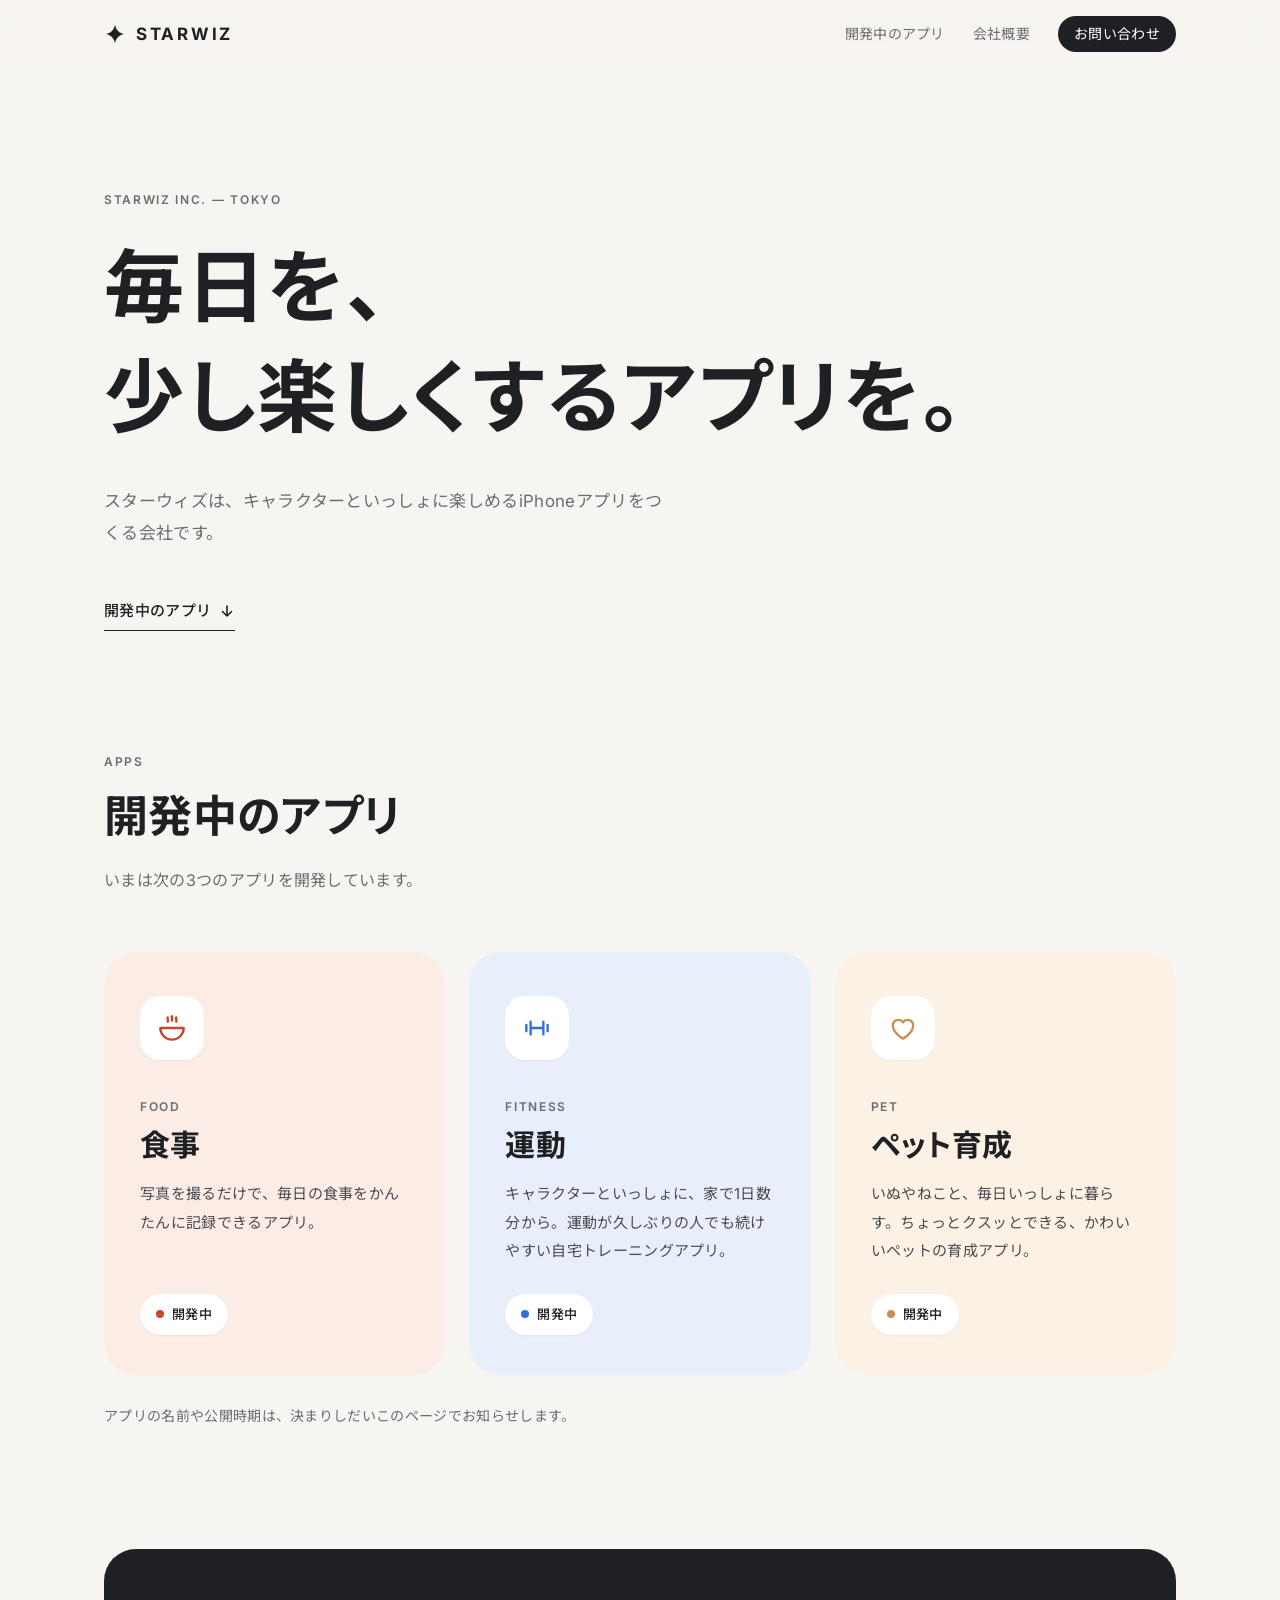
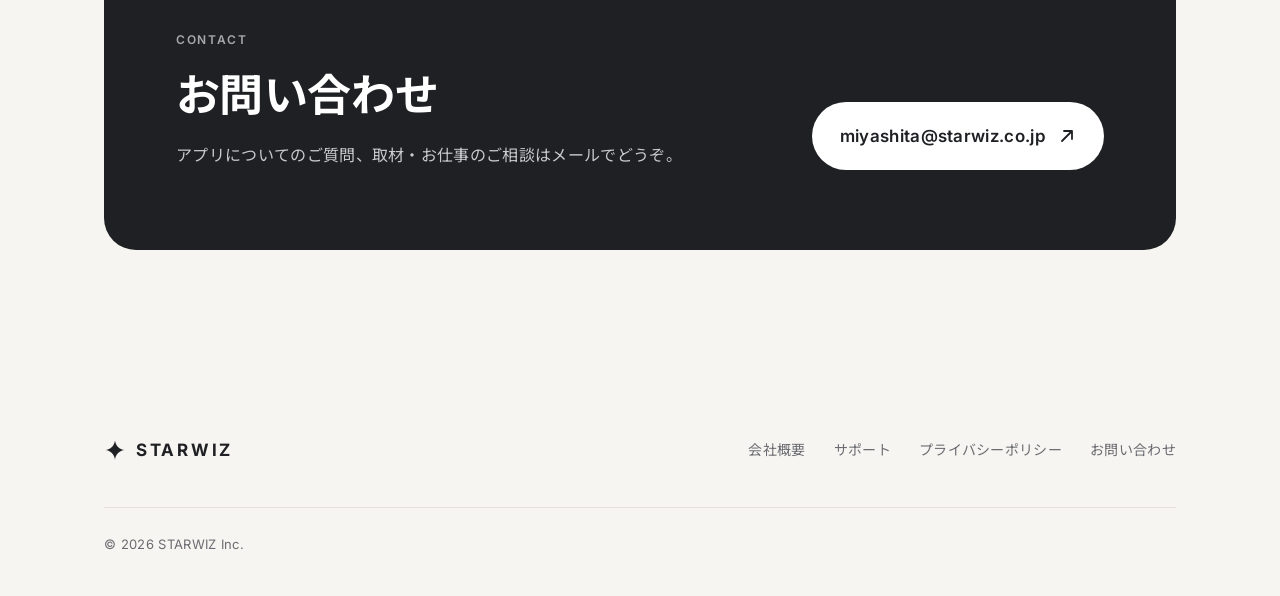
==== index.html @ 8da46b3f "会社HP（株式会社スターウィズ）の最初の版 Co-Authored-By: Claude Opus 5.5 <noreply@anthropic.com>" ====
<!doctype html>
<html lang="ja">
<head>
<meta charset="utf-8">
<meta name="viewport" content="width=device-width,initial-scale=1">
<title>株式会社スターウィズ | STARWIZ Inc.</title>
<meta name="description" content="株式会社スターウィズは、キャラクターといっしょに楽しめるiPhoneアプリを開発しています。">
<meta property="og:title" content="株式会社スターウィズ | STARWIZ Inc.">
<meta property="og:description" content="毎日を、少し楽しくするアプリを。">
<meta property="og:type" content="website">
<meta name="theme-color" content="#F7F5F1">
<link rel="icon" href="img/favicon.svg" type="image/svg+xml">
<link rel="preconnect" href="https://fonts.googleapis.com">
<link rel="preconnect" href="https://fonts.gstatic.com" crossorigin>
<link href="https://fonts.googleapis.com/css2?family=Inter:wght@400;500;600;700&family=Noto+Sans+JP:wght@400;500;700&display=swap" rel="stylesheet">
<link rel="stylesheet" href="style.css">
<script>document.documentElement.classList.add('js')</script>
</head>
<body>

<header class="site-header">
  <div class="wrap">
    <a class="logo" href="./" aria-label="STARWIZ ホーム"><svg viewBox="0 0 24 24" aria-hidden="true"><path d="M12 1.5c.6 5.6 4.9 9.9 10.5 10.5-5.6.6-9.9 4.9-10.5 10.5C11.4 16.9 7.1 12.6 1.5 12 7.1 11.4 11.4 7.1 12 1.5z" fill="currentColor"/></svg>STARWIZ</a>
    <nav class="nav">
      <a href="./#apps">開発中のアプリ</a>
      <a href="company.html">会社概要</a>
      <a class="btn-s" href="./#contact">お問い合わせ</a>
    </nav>
  </div>
</header>

<main>
  <section class="hero">
    <div class="wrap">
      <div class="en">STARWIZ Inc. — Tokyo</div>
      <h1>毎日を、<br>少し楽しくするアプリを。</h1>
      <p>スターウィズは、キャラクターといっしょに楽しめるiPhoneアプリをつくる会社です。</p>
      <a class="hero-link" href="#apps">開発中のアプリ<svg width="16" height="16" viewBox="0 0 16 16" aria-hidden="true"><path d="M8 3v10M3.5 8.5 8 13l4.5-4.5" fill="none" stroke="currentColor" stroke-width="1.6" stroke-linecap="round" stroke-linejoin="round"/></svg></a>
    </div>
  </section>

  <section class="sec" id="apps" style="padding-top:24px">
    <div class="wrap">
      <div class="sec-head rise">
        <div class="en">Apps</div>
        <h2>開発中のアプリ</h2>
        <p>いまは次の3つのアプリを開発しています。</p>
      </div>
      <div class="fields">
        <article class="field meal rise">
          <div class="f-icon"><svg viewBox="0 0 32 32" aria-hidden="true"><path d="M5 16h22a11 11 0 0 1-22 0z"/><path d="M12 6c-1 1.5 1 2.5 0 4M16 5c-1 1.5 1 2.5 0 4M20 6c-1 1.5 1 2.5 0 4"/></svg></div>
          <div class="en">Food</div>
          <h3>食事</h3>
          <p>写真を撮るだけで、毎日の食事をかんたんに記録できるアプリ。</p>
          <span class="badge"><i></i>開発中</span>
        </article>
        <article class="field fit rise">
          <div class="f-icon"><svg viewBox="0 0 32 32" aria-hidden="true"><path d="M10 10v12M22 10v12M6 13v6M26 13v6M10 16h12"/></svg></div>
          <div class="en">Fitness</div>
          <h3>運動</h3>
          <p>キャラクターといっしょに、家で1日数分から。運動が久しぶりの人でも続けやすい自宅トレーニングアプリ。</p>
          <span class="badge"><i></i>開発中</span>
        </article>
        <article class="field pet rise">
          <div class="f-icon"><svg viewBox="0 0 32 32" aria-hidden="true"><path d="M16 26s-9.5-5.4-9.5-12.2A5.2 5.2 0 0 1 16 10.7a5.2 5.2 0 0 1 9.5 3.1C25.5 20.6 16 26 16 26z"/></svg></div>
          <div class="en">Pet</div>
          <h3>ペット育成</h3>
          <p>いぬやねこと、毎日いっしょに暮らす。ちょっとクスッとできる、かわいいペットの育成アプリ。</p>
          <span class="badge"><i></i>開発中</span>
        </article>
      </div>
      <p class="fields-note rise">アプリの名前や公開時期は、決まりしだいこのページでお知らせします。</p>
    </div>
  </section>

  <section class="sec" id="contact" style="padding-top:0">
    <div class="wrap">
      <div class="contact rise">
        <div>
          <div class="en">Contact</div>
          <h2>お問い合わせ</h2>
          <p>アプリについてのご質問、取材・お仕事のご相談はメールでどうぞ。</p>
        </div>
        <a class="mail" href="mailto:miyashita@starwiz.co.jp">miyashita@starwiz.co.jp<svg width="18" height="18" viewBox="0 0 18 18" aria-hidden="true"><path d="M4 14L14 4M6 4h8v8" fill="none" stroke="currentColor" stroke-width="1.8" stroke-linecap="round" stroke-linejoin="round"/></svg></a>
      </div>
    </div>
  </section>
</main>

<footer class="site-footer">
  <div class="wrap">
    <div class="foot-min">
      <a class="logo" href="./"><svg viewBox="0 0 24 24" aria-hidden="true"><path d="M12 1.5c.6 5.6 4.9 9.9 10.5 10.5-5.6.6-9.9 4.9-10.5 10.5C11.4 16.9 7.1 12.6 1.5 12 7.1 11.4 11.4 7.1 12 1.5z" fill="currentColor"/></svg>STARWIZ</a>
      <ul>
        <li><a href="company.html">会社概要</a></li>
        <li><a href="support.html">サポート</a></li>
        <li><a href="privacy.html">プライバシーポリシー</a></li>
        <li><a href="mailto:miyashita@starwiz.co.jp">お問い合わせ</a></li>
      </ul>
    </div>
    <div class="copy"><span>© 2026 STARWIZ Inc.</span></div>
  </div>
</footer>

<script>
(function(){
  var h=document.querySelector('.site-header');
  function onScroll(){h.classList.toggle('scrolled',window.scrollY>8)}
  window.addEventListener('scroll',onScroll,{passive:true});onScroll();
  var els=document.querySelectorAll('.rise');
  if(!('IntersectionObserver' in window)){els.forEach(function(e){e.classList.add('in')});return}
  var io=new IntersectionObserver(function(es){es.forEach(function(e){if(e.isIntersecting){e.target.classList.add('in');io.unobserve(e.target)}})},{rootMargin:'0px 0px -8% 0px'});
  els.forEach(function(e){io.observe(e)});
})();
</script>
</body>
</html>
---- style.css ----
/* 株式会社スターウィズ サイト共通の見た目（2026-10-08 作り直し）
   参考：Gentler Stories（アプリごとの帯）・10X/Kyash（日本語の大見出し）・Things/Iconfactory（温かい白と少ない色）・HERP（並び順） */
:root{
  --bg:#F7F5F1;          /* 温かみのある白 */
  --paper:#FFFFFF;
  --ink:#1F2024;         /* 本文の濃い灰色（真っ黒は使わない） */
  --sub:#6B6C72;
  --line:#E4E1DA;
  --brand:#1F2024;
  --meal:#C8472B; --meal-bg:#FBEDE6;
  --fit:#2F6FDB;  --fit-bg:#E8EFFB;
  --pet:#C98E53;  --pet-bg:#FBF1E4;
  --radius:24px;
  --wrap:1120px;
  color-scheme:light;
}
*{box-sizing:border-box}
html{scroll-behavior:smooth;-webkit-text-size-adjust:100%}
body{margin:0;background:var(--bg);color:var(--ink);
  font-family:"Inter","Noto Sans JP",-apple-system,BlinkMacSystemFont,"Hiragino Sans",sans-serif;
  font-size:16px;line-height:1.9;letter-spacing:.02em;-webkit-font-smoothing:antialiased}
img,svg{display:block;max-width:100%}
a{color:inherit}
.wrap{max-width:var(--wrap);margin:0 auto;padding:0 24px}
.en{font-family:"Inter",sans-serif;letter-spacing:.14em;text-transform:uppercase;font-size:12px;font-weight:600;color:var(--sub)}
.palt{font-feature-settings:"palt"}

/* ヘッダー */
.site-header{position:sticky;top:0;z-index:20;background:rgba(247,245,241,.82);backdrop-filter:saturate(1.4) blur(14px);-webkit-backdrop-filter:saturate(1.4) blur(14px);border-bottom:1px solid transparent;transition:border-color .2s}
.site-header.scrolled{border-bottom-color:var(--line)}
.site-header .wrap{display:flex;align-items:center;justify-content:space-between;height:68px}
.logo{display:flex;align-items:center;gap:10px;text-decoration:none;font-family:"Inter",sans-serif;font-weight:700;font-size:17px;letter-spacing:.16em}
.logo svg{width:22px;height:22px}
.nav{display:flex;align-items:center;gap:28px;font-size:14px;line-height:1.4}
.nav a{text-decoration:none;color:var(--sub);transition:color .15s}
.nav a:hover{color:var(--ink)}
.nav .btn-s{color:var(--paper);background:var(--ink);padding:8px 16px;border-radius:999px}
.nav .btn-s:hover{color:var(--paper);opacity:.85}

/* 最初の画面 */
.hero{padding:120px 0 96px}
.hero h1{margin:20px 0 0;font-size:clamp(36px,6.4vw,80px);line-height:1.38;font-weight:700;letter-spacing:.02em;font-feature-settings:"palt"}
.hero h1 .soft{color:#A9A6A0}
.hero p{max-width:560px;margin:32px 0 0;color:var(--sub);font-size:17px}
.hero-apps{display:flex;gap:14px;margin-top:56px;align-items:center}
.hero-apps a{width:64px;height:64px;border-radius:16px;overflow:hidden;box-shadow:0 1px 2px rgba(0,0,0,.06),0 8px 24px rgba(0,0,0,.08);transition:transform .2s}
.hero-apps a:hover{transform:translateY(-3px)}
.hero-apps .note{margin-left:8px;font-size:13px;color:var(--sub);line-height:1.6}

/* 見出しのかたまり */
.sec{padding:120px 0}
.sec-head{margin-bottom:56px}
.sec-head h2{margin:12px 0 0;font-size:clamp(28px,3.6vw,44px);line-height:1.45;font-weight:700;font-feature-settings:"palt"}
.sec-head p{margin:16px 0 0;color:var(--sub);max-width:600px}

/* アプリの帯 */
.apps{display:grid;gap:24px}
.app{border-radius:32px;overflow:hidden;display:grid;grid-template-columns:1.05fr .95fr;align-items:center;gap:24px;padding:64px 72px 0}
.app.meal{background:var(--meal-bg)} .app.fit{background:var(--fit-bg)} .app.pet{background:var(--pet-bg)}
.app.rev .app-text{order:2}
.app-text{padding-bottom:64px}
.app-id{display:flex;align-items:center;gap:14px}
.app-icon{width:56px;height:56px;border-radius:14px;overflow:hidden;flex:none;box-shadow:0 4px 14px rgba(0,0,0,.10)}
.app-name{font-family:"Inter",sans-serif;font-weight:700;font-size:20px;letter-spacing:.01em;line-height:1.3}
.app-cat{font-size:13px;color:var(--sub);line-height:1.4}
.app h3{margin:28px 0 0;font-size:clamp(26px,3vw,38px);line-height:1.5;font-weight:700;font-feature-settings:"palt"}
.app .desc{margin:16px 0 0;color:#4A4B50;max-width:440px}
.points{list-style:none;margin:28px 0 0;padding:0;display:grid;gap:10px}
.points li{display:flex;gap:12px;align-items:baseline;font-size:15px}
.points li::before{content:"";flex:none;width:7px;height:7px;border-radius:50%;background:var(--c);transform:translateY(-2px)}
.meal{--c:var(--meal)} .fit{--c:var(--fit)} .pet{--c:var(--pet)}
.badge{display:inline-flex;align-items:center;gap:8px;margin-top:32px;font-size:13px;font-weight:500;padding:8px 16px;border-radius:999px;background:var(--paper);color:var(--ink);box-shadow:0 1px 2px rgba(0,0,0,.05)}
.badge i{width:8px;height:8px;border-radius:50%;background:var(--c);font-style:normal}
.app-visual{align-self:end;display:flex;justify-content:center}

/* iPhoneの枠（画面の中身はHTMLで描く） */
.phone{width:300px;height:560px;background:#16171A;border-radius:50px 50px 0 0;padding:12px 12px 0;box-shadow:0 30px 60px -20px rgba(30,25,20,.35)}
.screen{position:relative;height:100%;background:var(--paper);border-radius:39px 39px 0 0;overflow:hidden;padding:52px 20px 0;font-size:13px;line-height:1.5}
.screen::before{content:"";position:absolute;top:12px;left:50%;width:92px;height:27px;margin-left:-46px;border-radius:20px;background:#16171A}
.s-top{display:flex;justify-content:space-between;align-items:center;font-weight:700;font-size:15px}
.s-sub{color:var(--sub);font-size:11px;font-weight:500}
.card{background:#F6F4F0;border-radius:18px;padding:14px}

/* MealNavi の画面 */
.ring-row{display:flex;gap:16px;align-items:center;margin-top:16px}
.ring{width:96px;height:96px;flex:none}
.kcal{font-family:"Inter",sans-serif;font-weight:700;font-size:22px;line-height:1.1;white-space:nowrap}
.kcal small{font-size:11px}
.kcal small{font-size:12px;color:var(--sub);font-weight:500}
.pfc{display:grid;grid-template-columns:repeat(3,1fr);gap:8px;margin-top:12px}
.pfc div{background:#F6F4F0;border-radius:12px;padding:8px 10px;font-size:10px;color:var(--sub)}
.pfc b{display:block;font-family:"Inter",sans-serif;font-size:14px;color:var(--ink)}
.bar{height:4px;border-radius:2px;background:#E7E3DC;margin-top:6px;overflow:hidden}
.bar span{display:block;height:100%;border-radius:2px}
.meal-item{display:flex;gap:12px;align-items:center;margin-top:12px;background:#F6F4F0;border-radius:16px;padding:10px}
.meal-item .ph{width:52px;height:52px;border-radius:12px;flex:none;overflow:hidden}
.meal-item b{display:block;font-size:13px}
.meal-item span{font-size:11px;color:var(--sub)}
.shutter{position:absolute;left:50%;bottom:22px;width:58px;height:58px;margin-left:-29px;border-radius:50%;background:var(--meal);box-shadow:0 0 0 5px #fff,0 0 0 6px #E7E3DC;display:grid;place-items:center}

/* Sofafit の画面 */
.fit-screen{background:linear-gradient(180deg,#F1F5FD 0%,#FFFFFF 70%);text-align:center}
.fit-screen .peng{width:190px;margin:4px auto 0}
.count{font-family:"Inter",sans-serif;font-weight:700;font-size:64px;line-height:1;color:var(--fit);margin-top:-4px}
.count small{font-size:20px;color:#9DB4E0}
.move{font-weight:700;font-size:16px;margin-top:6px}
.prog{display:flex;gap:5px;justify-content:center;margin-top:14px}
.prog i{width:30px;height:5px;border-radius:3px;background:#D7E2F7}
.prog i.on{background:var(--fit)}
.streak{display:inline-flex;align-items:center;gap:6px;margin-top:18px;background:#FFF5E6;color:#B5650D;font-weight:700;font-size:12px;padding:6px 12px;border-radius:999px}
.voice{margin:16px auto 0;width:max-content;max-width:100%;background:var(--paper);border:1px solid #DCE5F6;border-radius:16px;padding:8px 14px;font-size:12px}

/* 育成アプリの画面 */
.pet-screen{background:linear-gradient(180deg,#FDF6EC 0%,#FFFFFF 62%)}
.pet-stage{position:relative;height:200px;display:grid;place-items:center;margin-top:4px}
.pet-stage .disc{position:absolute;width:176px;height:176px;border-radius:50%;background:#FCEEDC}
.pet-stage img{position:relative;width:170px}
.bubble{position:absolute;top:2px;right:0;background:var(--paper);border-radius:14px 14px 14px 4px;padding:6px 10px;font-size:11px;font-weight:500;box-shadow:0 4px 12px rgba(0,0,0,.08)}
.goals{display:grid;gap:8px;margin-top:12px}
.goal{display:flex;align-items:center;gap:10px;background:#F8F4EE;border-radius:14px;padding:9px 12px;font-size:12px;font-weight:500}
.goal .ck{width:20px;height:20px;border-radius:50%;border:2px solid #E2D5C4;flex:none}
.goal.done .ck{background:#7FBD6C;border-color:#7FBD6C;background-image:url("data:image/svg+xml,%3Csvg xmlns='http://www.w3.org/2000/svg' viewBox='0 0 20 20'%3E%3Cpath d='M5.5 10.5l3 3 6-7' fill='none' stroke='white' stroke-width='2.4' stroke-linecap='round' stroke-linejoin='round'/%3E%3C/svg%3E")}
.goal.done{color:var(--sub)}
.goal em{margin-left:auto;font-style:normal;font-size:11px;color:#C98E53;font-weight:700}

/* 取り組んでいること */
.fields{display:grid;grid-template-columns:repeat(3,1fr);gap:24px}
.field{border-radius:32px;padding:44px 36px 40px;display:flex;flex-direction:column}
.field.meal{background:var(--meal-bg)} .field.fit{background:var(--fit-bg)} .field.pet{background:var(--pet-bg)}
.f-icon{width:64px;height:64px;border-radius:20px;background:var(--paper);display:grid;place-items:center;margin-bottom:36px;box-shadow:0 1px 2px rgba(0,0,0,.04)}
.f-icon svg{width:34px;height:34px;fill:none;stroke:var(--c);stroke-width:2.2;stroke-linecap:round;stroke-linejoin:round}
.field h3{margin:6px 0 0;font-size:30px;line-height:1.4;font-feature-settings:"palt"}
.field p{margin:14px 0 0;color:#4A4B50;font-size:15px;flex:1}
.field .badge{align-self:flex-start;margin-top:28px}
.fields-note{margin:28px 0 0;color:var(--sub);font-size:14px}
.hero-link{display:inline-flex;align-items:center;gap:8px;margin-top:48px;font-size:15px;font-weight:500;text-decoration:none;border-bottom:1px solid var(--ink);padding-bottom:4px}
.hero-link svg{transition:transform .2s}
.hero-link:hover svg{transform:translateY(3px)}

/* 大事にしていること */
.values{display:grid;grid-template-columns:repeat(3,1fr);gap:24px}
.value{background:var(--paper);border-radius:var(--radius);padding:36px 32px}
.value .num{font-family:"Inter",sans-serif;font-weight:600;font-size:13px;color:var(--sub);letter-spacing:.1em}
.value h3{margin:20px 0 0;font-size:21px;line-height:1.6;font-feature-settings:"palt"}
.value p{margin:12px 0 0;color:var(--sub);font-size:15px}

/* お知らせ */
.news{list-style:none;margin:0;padding:0;border-top:1px solid var(--line)}
.news li{display:grid;grid-template-columns:140px 1fr;gap:24px;padding:24px 0;border-bottom:1px solid var(--line)}
.news time{font-family:"Inter",sans-serif;font-size:14px;color:var(--sub);font-weight:500}

/* 会社概要 */
.two{display:grid;grid-template-columns:320px 1fr;gap:48px}
.two .sec-head{margin:0}
.info{margin:0;border-top:1px solid var(--line)}
.info div{display:grid;grid-template-columns:160px 1fr;gap:24px;padding:22px 0;border-bottom:1px solid var(--line)}
.info dt{color:var(--sub);font-size:14px}
.info dd{margin:0}
.info .en-name{display:block;color:var(--sub);font-size:13px;font-family:"Inter",sans-serif}

/* お問い合わせ */
.contact{background:var(--ink);color:#fff;border-radius:32px;padding:80px 72px;display:flex;justify-content:space-between;align-items:flex-end;gap:32px;flex-wrap:wrap}
.contact .en{color:#A7A8AE}
.contact h2{margin:12px 0 0;font-size:clamp(28px,3.6vw,44px);line-height:1.45;font-feature-settings:"palt"}
.contact p{margin:12px 0 0;color:#C9CACF}
.mail{display:inline-flex;align-items:center;gap:12px;background:#fff;color:var(--ink);text-decoration:none;font-family:"Inter",sans-serif;font-weight:600;font-size:17px;padding:18px 28px;border-radius:999px;transition:transform .2s}
.mail:hover{transform:translateY(-2px)}

/* フッター */
.site-footer{padding:64px 0 40px;font-size:14px}
.foot{display:grid;grid-template-columns:1.4fr 1fr 1fr 1fr;gap:32px}
.foot h4{margin:0 0 14px;font-family:"Inter",sans-serif;font-size:12px;letter-spacing:.14em;text-transform:uppercase;color:var(--sub);font-weight:600}
.foot ul{list-style:none;margin:0;padding:0;display:grid;gap:8px}
.foot a{text-decoration:none;color:var(--ink)}
.foot a:hover{text-decoration:underline}
.foot .addr{color:var(--sub);font-size:13px;margin-top:14px;line-height:1.8}
.copy{margin-top:72px;padding-top:24px;border-top:1px solid var(--line);display:flex;justify-content:space-between;color:var(--sub);font-size:13px;font-family:"Inter",sans-serif}

.foot-min{display:flex;justify-content:space-between;align-items:center;gap:24px;flex-wrap:wrap}
.foot-min ul{list-style:none;margin:0;padding:0;display:flex;gap:28px;flex-wrap:wrap}
.foot-min a{text-decoration:none;color:var(--sub)}
.foot-min a:hover{color:var(--ink)}
.foot-min .logo{color:var(--ink)}
.site-footer .copy{margin-top:40px}
.page .info{margin-top:48px}

/* 下層ページ（サポート・プライバシー・会社概要） */
.page{max-width:760px;margin:0 auto;padding:96px 24px 40px}
.page h1{margin:12px 0 0;font-size:clamp(30px,4vw,44px);line-height:1.4;font-feature-settings:"palt"}
.page .lead{margin:20px 0 0;color:var(--sub)}
.page h2{margin:56px 0 0;font-size:20px;line-height:1.6}
.page h3{margin:32px 0 0;font-size:17px}
.page p,.page li{color:#3A3B40}
.page .box{background:var(--paper);border-radius:var(--radius);padding:28px 32px;margin-top:40px}
.page .box a{font-family:"Inter",sans-serif;font-weight:600}
.page .enl{display:block;color:var(--sub);font-size:14px}
.faq{margin-top:16px;border-top:1px solid var(--line)}
.faq details{border-bottom:1px solid var(--line);padding:4px 0}
.faq summary{cursor:pointer;list-style:none;display:flex;justify-content:space-between;align-items:center;padding:18px 0;font-weight:700}
.faq summary::-webkit-details-marker{display:none}
.faq summary::after{content:"+";font-family:"Inter",sans-serif;font-weight:400;font-size:22px;color:var(--sub);transition:transform .2s}
.faq details[open] summary::after{transform:rotate(45deg)}
.faq details p{margin:0 0 20px}

/* 表示の動き（JSが動かないときは最初から見える） */
.js .rise{opacity:0;transform:translateY(24px);transition:opacity .8s ease,transform .8s cubic-bezier(.2,.7,.2,1)}
.js .rise.in{opacity:1;transform:none}
@media (prefers-reduced-motion:reduce){.js .rise{opacity:1;transform:none;transition:none}html{scroll-behavior:auto}}

/* スマホ・タブレット */
@media (max-width:960px){
  .app{grid-template-columns:1fr;padding:48px 32px 0}
  .app.rev .app-text{order:0}
  .app-text{padding-bottom:8px}
  .values,.fields{grid-template-columns:1fr}
  .two{grid-template-columns:1fr;gap:32px}
  .foot{grid-template-columns:1fr 1fr}
}
@media (max-width:640px){
  .wrap{padding:0 16px}
  .nav a:not(.btn-s){display:none}
  .hero{padding:72px 0 64px}
  .hero p{font-size:16px}
  .hero-apps a{width:52px;height:52px;border-radius:13px}
  .hero-apps .note{display:none}
  .sec{padding:80px 0}
  .sec-head{margin-bottom:36px}
  .app{border-radius:24px;padding:36px 20px 0}
  .phone{width:260px;height:480px;border-radius:44px 44px 0 0}
  .screen{border-radius:33px 33px 0 0;padding:48px 16px 0;letter-spacing:0}
  .ring{width:80px;height:80px}
  .ring-row{gap:12px}
  .kcal{font-size:20px}
  .kcal small{display:block;margin-top:2px}
  .pfc div{padding:8px;font-size:9px;white-space:nowrap}
  .fit-screen .peng{width:160px}
  .pet-stage{height:180px}
  .pet-stage .disc{width:156px;height:156px}
  .pet-stage img{width:150px}
  .goal{font-size:11px;white-space:nowrap}
  .value{padding:28px 24px}
  .field{border-radius:24px;padding:32px 24px}
  .f-icon{margin-bottom:24px}
  .news li{grid-template-columns:1fr;gap:4px;padding:20px 0}
  .info div{grid-template-columns:1fr;gap:4px;padding:18px 0}
  .contact{border-radius:24px;padding:48px 24px}
  .mail{font-size:15px;padding:16px 22px}
  .foot-min{flex-direction:column;align-items:flex-start}
  .foot-min ul{gap:12px 20px}
  .foot .brand-col{grid-column:1/-1}
  .copy{flex-direction:column;gap:4px}
  .page{padding:64px 16px 24px}
  .page .box{padding:24px 20px}
}
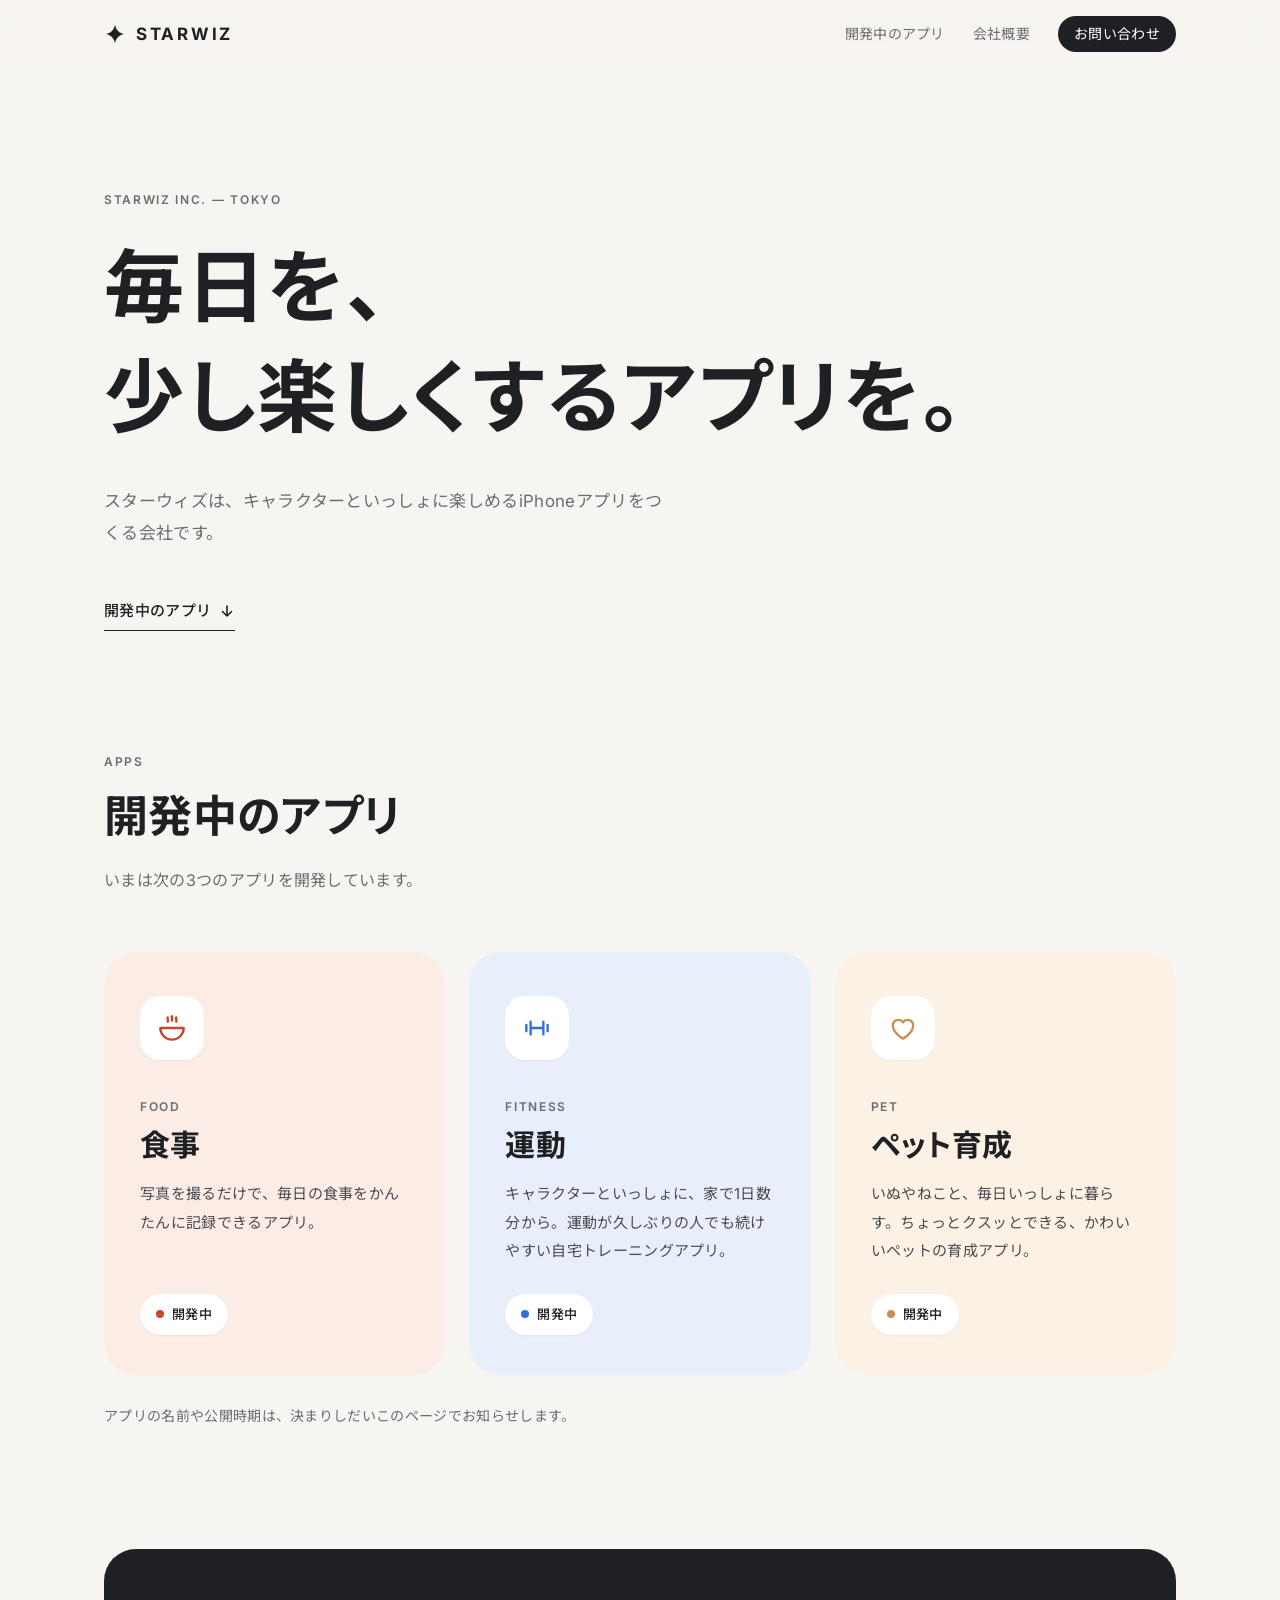
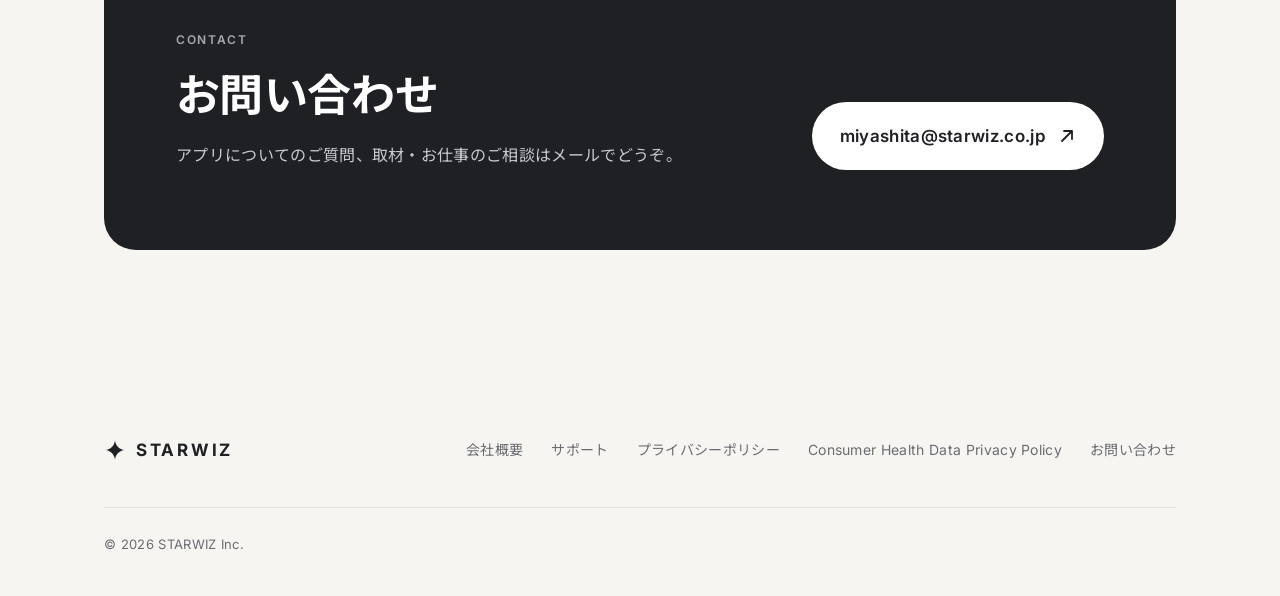
==== commit 7fa982e0: "プライバシーポリシーを日英で書き直し（2026-10-18 改定） - 3アプリごとに集める情報・端末の外へ送る物をコードで確かめて記載（計測・バックアップ・友だち・購入・AI解析） - 委託先を名指" ====
--- a/index.html
+++ b/index.html
@@ -10,6 +10,8 @@
 <meta property="og:type" content="website">
 <meta name="theme-color" content="#F7F5F1">
 <link rel="icon" href="img/favicon.svg" type="image/svg+xml">
+<link rel="icon" href="img/favicon-48.png" sizes="48x48" type="image/png">
+<link rel="apple-touch-icon" href="img/apple-touch-icon.png">
 <link rel="preconnect" href="https://fonts.googleapis.com">
 <link rel="preconnect" href="https://fonts.gstatic.com" crossorigin>
 <link href="https://fonts.googleapis.com/css2?family=Inter:wght@400;500;600;700&family=Noto+Sans+JP:wght@400;500;700&display=swap" rel="stylesheet">
@@ -95,6 +97,7 @@
         <li><a href="company.html">会社概要</a></li>
         <li><a href="support.html">サポート</a></li>
         <li><a href="privacy.html">プライバシーポリシー</a></li>
+        <li><a href="consumer-health-privacy.html" lang="en">Consumer Health Data Privacy Policy</a></li>
         <li><a href="mailto:miyashita@starwiz.co.jp">お問い合わせ</a></li>
       </ul>
     </div>
--- a/style.css
+++ b/style.css
@@ -194,6 +194,16 @@
 .page .box{background:var(--paper);border-radius:var(--radius);padding:28px 32px;margin-top:40px}
 .page .box a{font-family:"Inter",sans-serif;font-weight:600}
 .page .enl{display:block;color:var(--sub);font-size:14px}
+/* プライバシーポリシーの表・言語の切りかえ（2026-10-18） */
+.page .tbl{overflow-x:auto;margin-top:16px;-webkit-overflow-scrolling:touch}
+.page table{width:100%;border-collapse:collapse;font-size:14px;line-height:1.7;background:var(--paper);border-radius:16px;overflow:hidden}
+.page th,.page td{text-align:left;vertical-align:top;padding:12px 14px;border-bottom:1px solid var(--line);color:#3A3B40}
+.page th{font-weight:700;background:#FBFAF7;white-space:nowrap}
+.page tr:last-child td{border-bottom:0}
+.page .langs{display:flex;gap:10px;margin-top:24px;font-size:14px}
+.page .langs a{text-decoration:none;padding:6px 14px;border-radius:999px;background:var(--paper);color:var(--ink);box-shadow:0 1px 2px rgba(0,0,0,.05)}
+.page .note{font-size:14px;color:var(--sub)}
+.page hr{border:0;border-top:1px solid var(--line);margin:80px 0 0}
 .faq{margin-top:16px;border-top:1px solid var(--line)}
 .faq details{border-bottom:1px solid var(--line);padding:4px 0}
 .faq summary{cursor:pointer;list-style:none;display:flex;justify-content:space-between;align-items:center;padding:18px 0;font-weight:700}
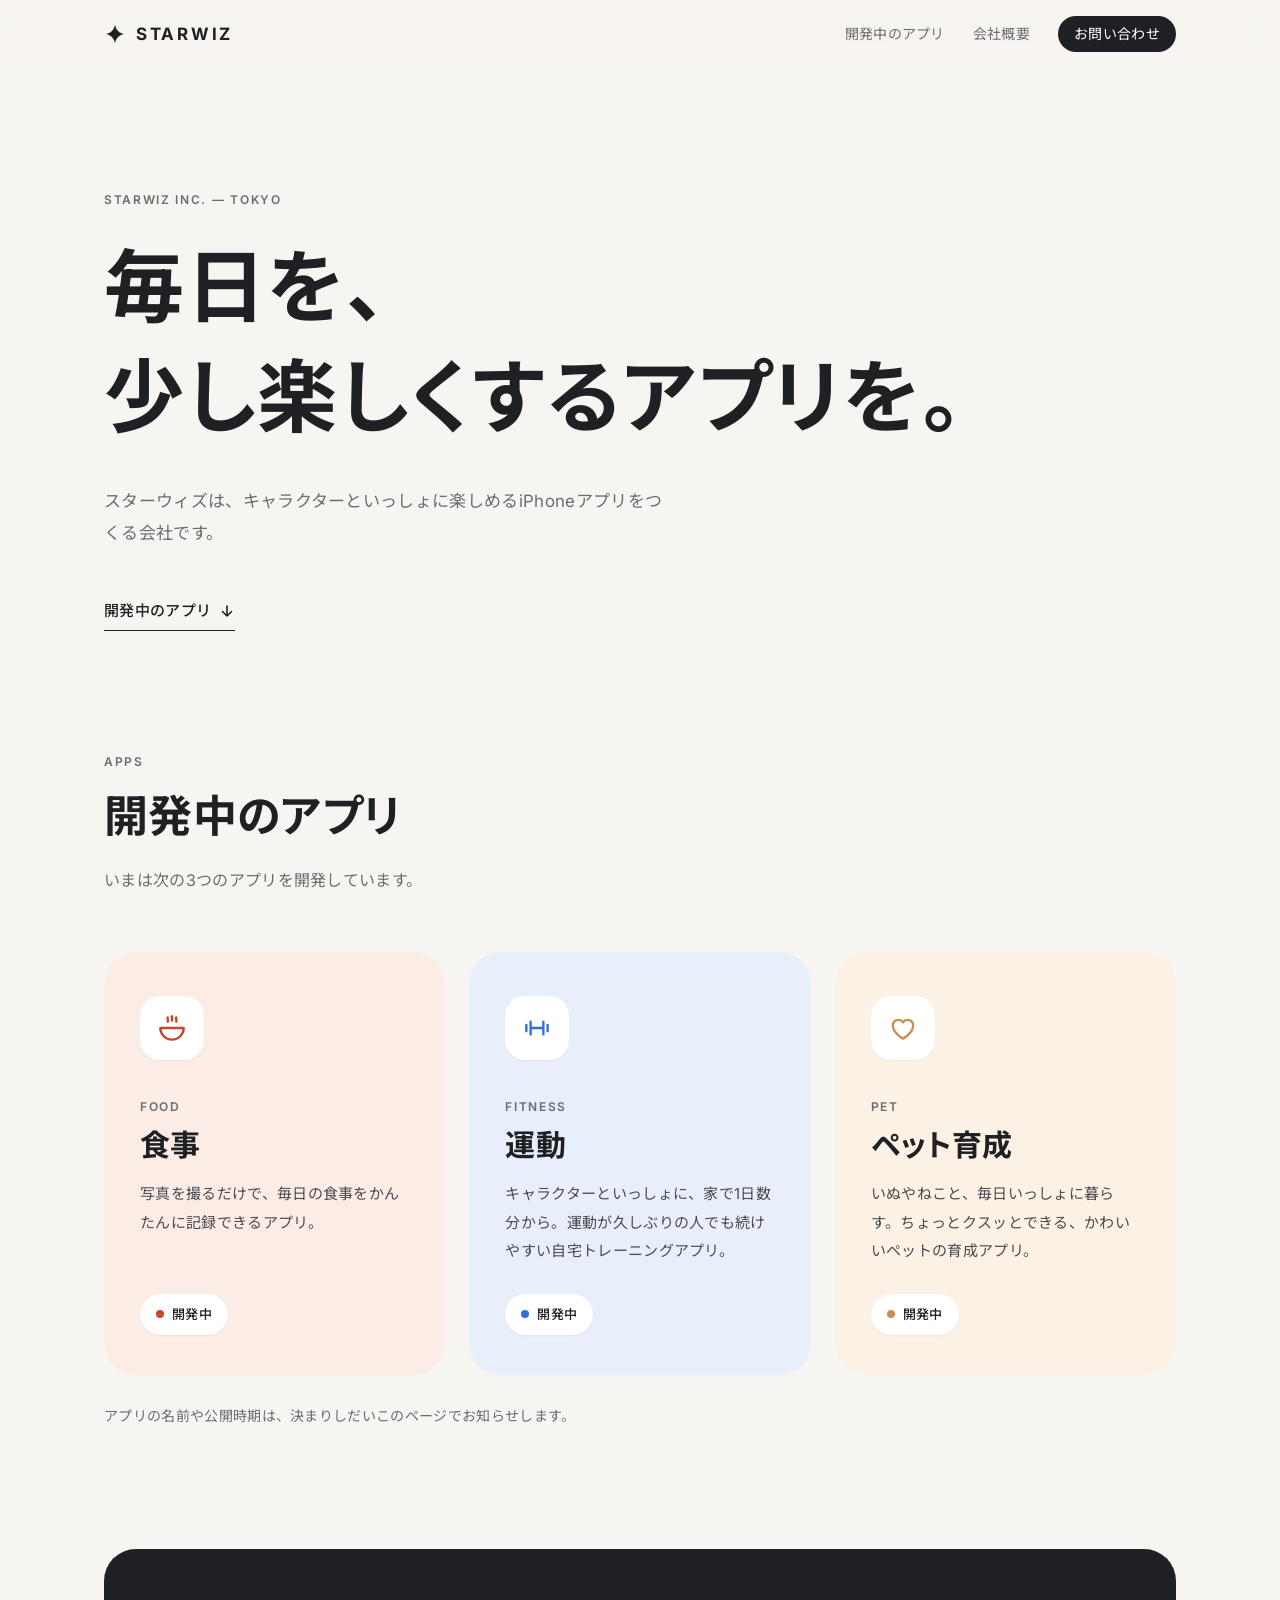
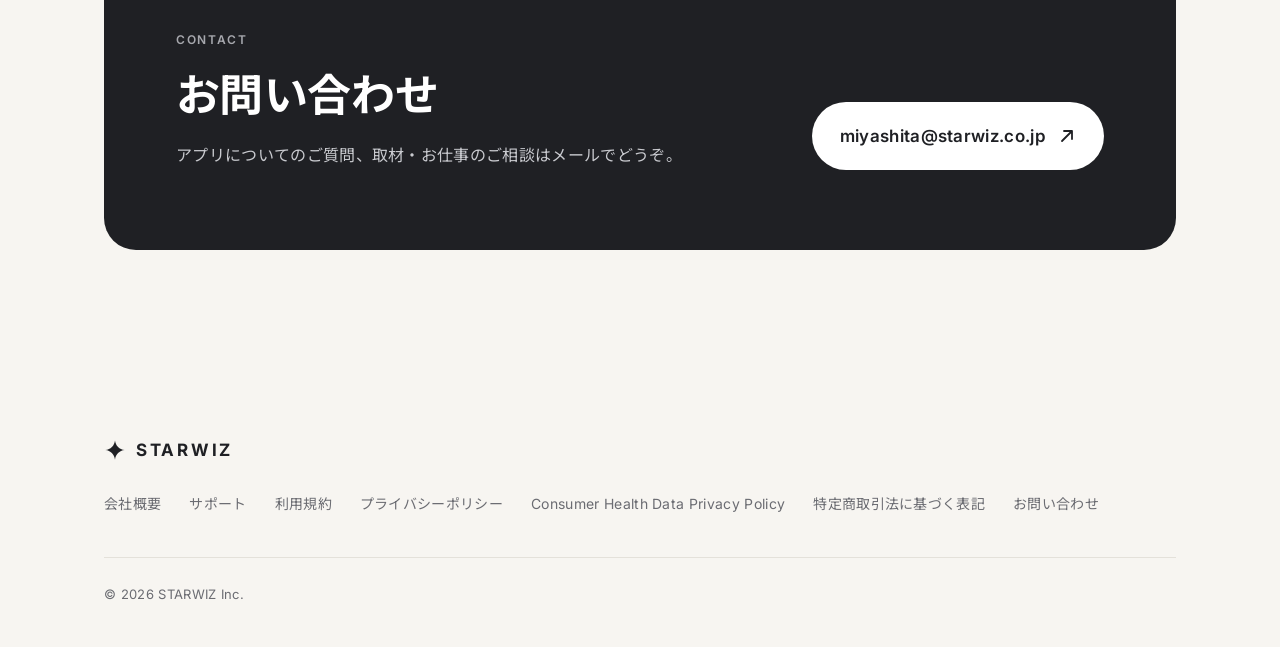
==== commit 18bdc852: "利用規約（3アプリ共通・日英29条）と特定商取引法に基づく表記を新設、プライバシーポリシーを実態とそろえる（11/6。App Store は Apple 標準の使用許諾も適用・人身損害は上限なし・電話" ====
--- a/index.html
+++ b/index.html
@@ -96,8 +96,10 @@
       <ul>
         <li><a href="company.html">会社概要</a></li>
         <li><a href="support.html">サポート</a></li>
+        <li><a href="terms.html">利用規約</a></li>
         <li><a href="privacy.html">プライバシーポリシー</a></li>
         <li><a href="consumer-health-privacy.html" lang="en">Consumer Health Data Privacy Policy</a></li>
+        <li><a href="tokushoho.html">特定商取引法に基づく表記</a></li>
         <li><a href="mailto:miyashita@starwiz.co.jp">お問い合わせ</a></li>
       </ul>
     </div>
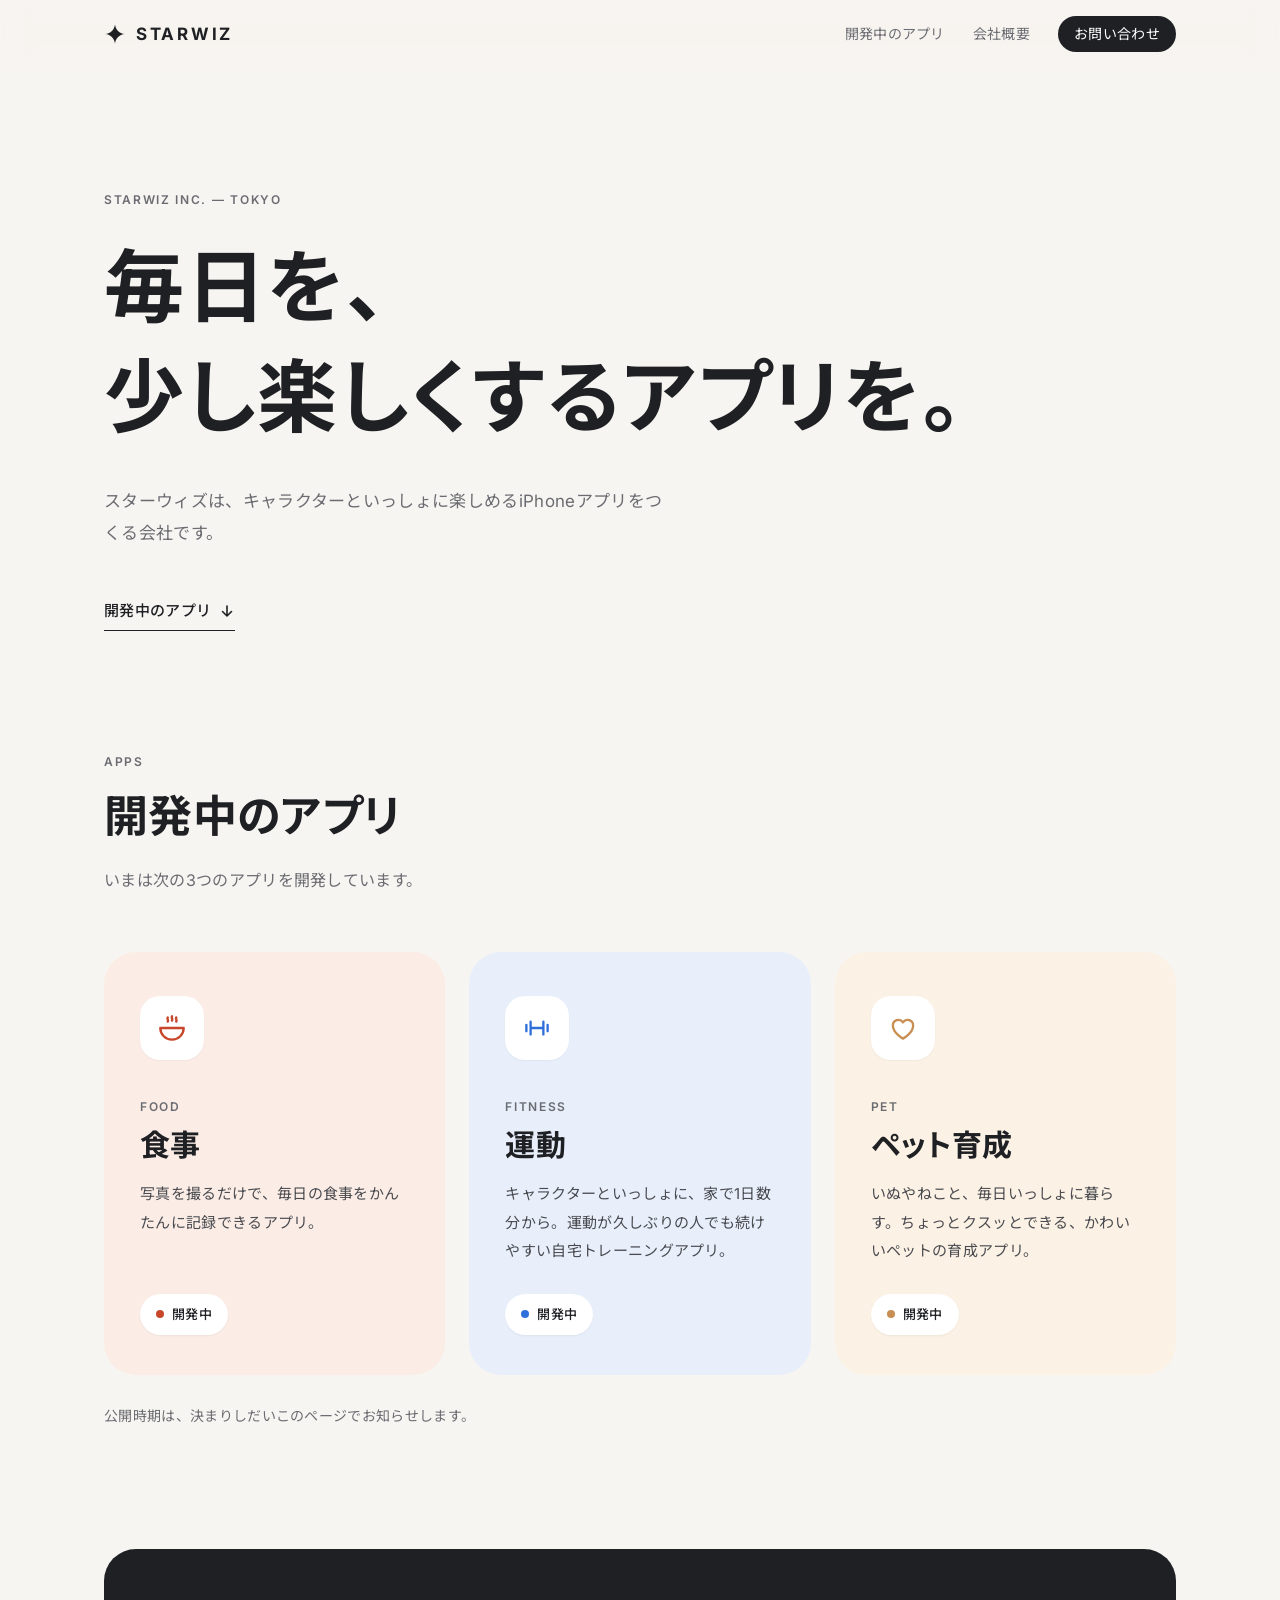
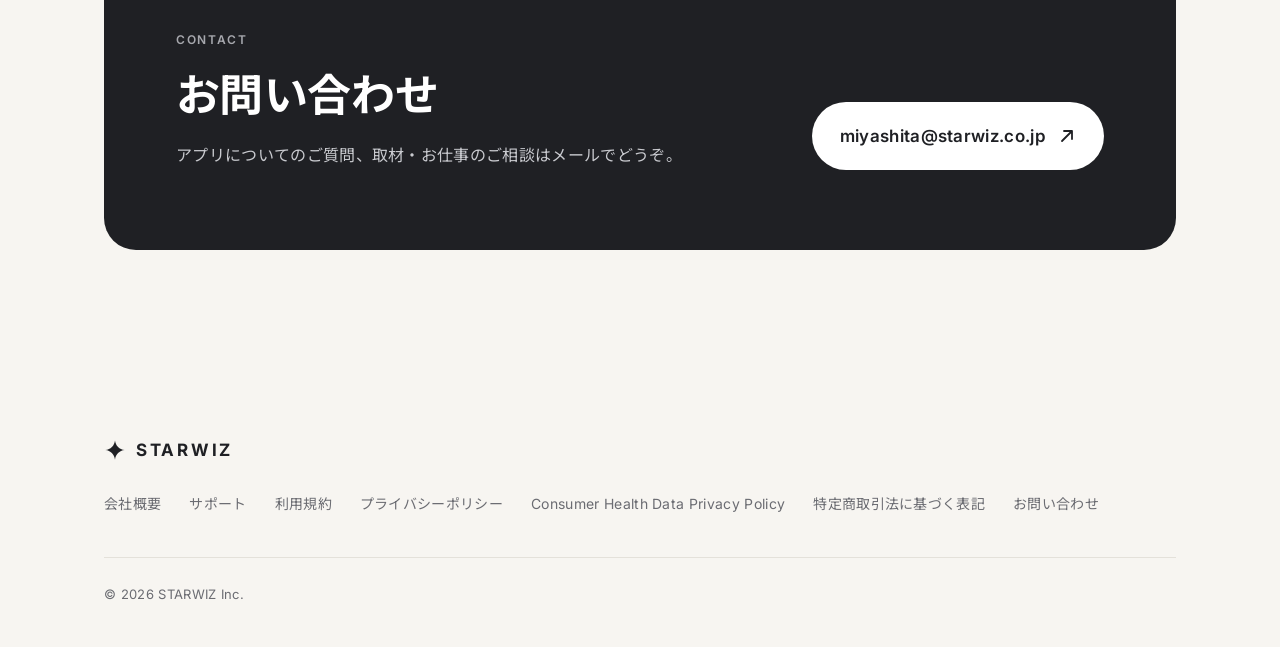
==== commit f3ef1063: "サイト：規約・ポリシー・特商法・サポートの文を点検して直す（不自然な日本語・重複・不要な説明を削る。法律で必要な項目は残す） Co-Authored-By: Claude Opus 5.5 <nore" ====
--- a/index.html
+++ b/index.html
@@ -17,6 +17,11 @@
 <link href="https://fonts.googleapis.com/css2?family=Inter:wght@400;500;600;700&family=Noto+Sans+JP:wght@400;500;700&display=swap" rel="stylesheet">
 <link rel="stylesheet" href="style.css">
 <script>document.documentElement.classList.add('js')</script>
+<meta property="og:image" content="https://starwiz.co.jp/img/og.png">
+<meta property="og:image:width" content="1200">
+<meta property="og:image:height" content="630">
+<meta name="twitter:card" content="summary_large_image">
+<meta name="twitter:image" content="https://starwiz.co.jp/img/og.png">
 </head>
 <body>
 
@@ -71,7 +76,7 @@
           <span class="badge"><i></i>開発中</span>
         </article>
       </div>
-      <p class="fields-note rise">アプリの名前や公開時期は、決まりしだいこのページでお知らせします。</p>
+      <p class="fields-note rise">公開時期は、決まりしだいこのページでお知らせします。</p>
     </div>
   </section>
 
